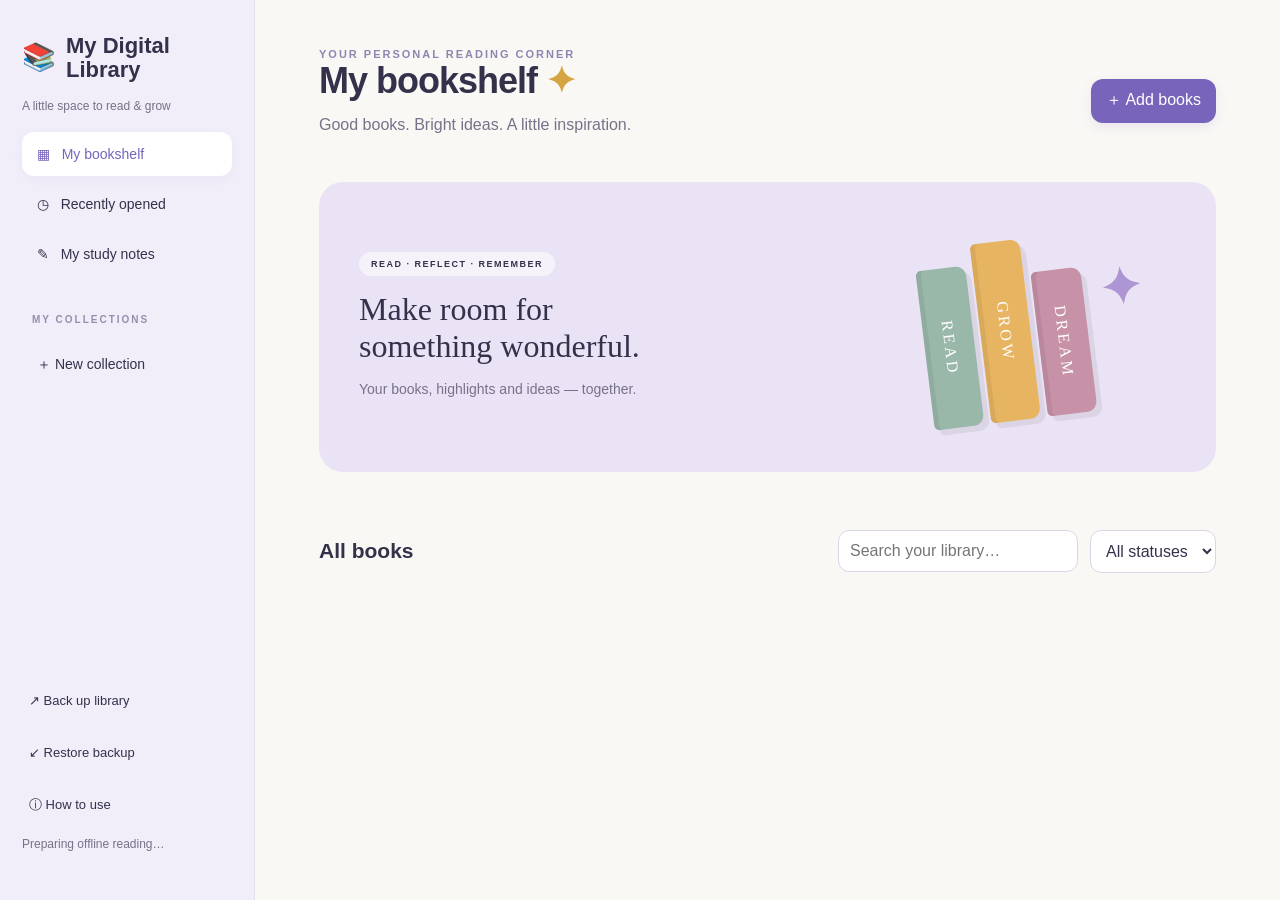
==== index.html @ 8a785b0a "Add files via upload" ====
<!doctype html><html lang="en"><head><meta charset="utf-8"><meta name="viewport" content="width=device-width,initial-scale=1,viewport-fit=cover"><meta name="theme-color" content="#7563bd"><meta name="apple-mobile-web-app-capable" content="yes"><title>My Digital Library</title><link rel="manifest" href="manifest.json"><link rel="apple-touch-icon" href="icon.png"><link rel="stylesheet" href="style.css"></head><body>
<div id="library"><aside><div class="brand">📚 <span>My Digital<br>Library</span></div><p class="small">A little space to read & grow</p><button class="nav active" id="all">▦ &nbsp; My bookshelf</button><button class="nav" id="recent">◷ &nbsp; Recently opened</button><button class="nav" id="study">✎ &nbsp; My study notes</button><h4>MY COLLECTIONS</h4><div id="collections"></div><button class="nav" id="newCollection">＋ New collection</button><div class="asidebottom"><button id="backup">↗ Back up library</button><button id="restore">↙ Restore backup</button><button id="help">ⓘ How to use</button><p id="offline" class="small">Preparing offline reading…</p></div></aside>
<main><header><div><div class="eyebrow">YOUR PERSONAL READING CORNER</div><h1>My bookshelf <span>✦</span></h1><p>Good books. Bright ideas. A little inspiration.</p></div><button class="primary" id="import">＋ Add books</button></header><section class="welcome"><div><span class="pill">READ · REFLECT · REMEMBER</span><h2>Make room for<br>something wonderful.</h2><p>Your books, highlights and ideas — together.</p></div><div class="bookart" aria-hidden="true"><i>READ</i><i>GROW</i><i>DREAM</i><b>✦</b></div></section><div class="stats" id="stats"></div><div class="shelfhead"><h2 id="viewTitle">All books</h2><input id="search" placeholder="Search your library…" aria-label="Search library"><select id="statusFilter" aria-label="Reading status"><option value="">All statuses</option><option>To read</option><option>Reading</option><option>Finished</option></select></div><div id="books" class="grid"></div><p class="storage" id="storage"></p></main></div>
<section id="reader" hidden><div class="readerhead"><button id="closeReader">← Bookshelf</button><strong id="bookTitle"></strong><span id="saveState">Saved on this device</span><button id="readerNotes">Notes & bookmarks</button></div><div class="toolbar"><button data-tool="select" class="selected">Select / scroll</button><button id="textHighlight">Highlight text</button><button data-tool="pen">✎ Pen</button><button data-tool="marker">▰ Highlighter</button><button data-tool="eraser">Eraser</button><select id="color" aria-label="Annotation colour"><option value="#ffe16a">Yellow</option><option value="#f399bc">Pink</option><option value="#89d4ae">Green</option><option value="#86bbf4">Blue</option><option value="#b69aea">Purple</option><option value="#333047">Ink</option></select><button id="undo">↶ Undo</button><button id="redo">↷ Redo</button><button id="addNote">＋ Note</button><button id="bookmark">☆ Bookmark</button><button id="exportPDF">Export PDF</button><button id="exportNotes">Export notes</button></div><div class="readercontrols"><button id="prev">← Previous</button><label><span id="unit">Page</span> <input id="pageNumber" type="number" min="1" value="1"> / <span id="total">1</span></label><button id="next">Next →</button><select id="zoom" aria-label="Zoom"><option value="1">Fit width</option><option value="1.25">125%</option><option value="1.5">150%</option><option value="2">200%</option></select><select id="fontSize" aria-label="EPUB font size"><option value="20">Text 20</option><option value="24">Text 24</option><option value="28">Text 28</option></select><select id="theme" aria-label="Reading theme"><option value="light">Light</option><option value="sepia">Sepia</option><option value="dark">Dark</option></select><input id="findText" placeholder="Search in book…" aria-label="Search in book"><button id="find">Find</button></div><div id="formatNotice"></div><div id="readingArea"><div id="page"><canvas id="pdfCanvas"></canvas><div id="content"></div><div id="textLayer" class="textLayer"></div><canvas id="ink"></canvas><div id="highlightLayer"></div></div></div></section>
<dialog id="modal"><button id="modalClose" class="modalclose" aria-label="Close">×</button><div id="modalBody"></div></dialog><div id="toast" role="status"></div><input id="fileInput" type="file" multiple accept=".pdf,.epub,.pptx,.ppt" hidden><input id="restoreInput" type="file" accept=".zip" hidden><script src="vendor/jszip.min.js"></script><script src="vendor/pdf-lib.min.js"></script><script type="module" src="app.mjs"></script></body></html>
---- style.css ----
*{box-sizing:border-box}body{margin:0;background:#faf8f5;color:#34314b;font-family:ui-rounded,-apple-system,BlinkMacSystemFont,'Segoe UI',sans-serif}button,input,select,textarea{font:inherit}button{cursor:pointer;border:1px solid #e7e1ee;background:#fff;color:inherit;border-radius:12px;padding:11px 15px;min-height:44px}button:hover{background:#f0eafb}button:disabled{opacity:.45;cursor:default}input,select,textarea{padding:11px;border:1px solid #ddd5e7;border-radius:11px;background:#fff;color:#34314b}h1,h2,h3,p{margin-top:0}h1{font-size:36px;letter-spacing:-1px;margin-bottom:10px}h1 span{color:#d6a543}h2{font-size:25px}p{line-height:1.6;color:#787188}.small{font-size:12px}.eyebrow{font-size:11px;letter-spacing:2px;color:#9284b1;font-weight:700}#library{display:flex;min-height:100vh}aside{width:255px;background:#f1edf9;border-right:1px solid #e4deed;padding:34px 22px;display:flex;flex-direction:column;flex-shrink:0}.brand{display:flex;gap:10px;align-items:center;font-size:27px;line-height:1.1;font-weight:750;margin-bottom:15px}.brand span{font-size:22px}aside h4{font-size:10px;letter-spacing:2px;margin:35px 10px 15px;color:#9a8cad}.nav{width:100%;border:0;background:transparent;text-align:left;margin:3px 0;font-size:14px}.nav.active{background:#fff;color:#7563bd;box-shadow:0 3px 12px #7363940c}.asidebottom{margin-top:auto;padding-top:45px;display:grid;gap:8px}.asidebottom button{background:transparent;text-align:left;font-size:13px;border:0;padding:7px}main{max-width:1350px;padding:48px 5%;width:100%}header{display:flex;align-items:center;justify-content:space-between;gap:20px;margin-bottom:28px}.primary{background:#7864bb;color:white;border:0;box-shadow:0 4px 12px #7563bd20}.primary:hover{background:#6652a7}.welcome{display:flex;align-items:center;justify-content:space-between;background:#eae3f5;border-radius:24px;padding:35px 40px;overflow:hidden}.welcome h2{font:32px/1.18 Georgia,serif;margin:20px 0 12px}.pill{background:#fff8;border-radius:20px;padding:7px 12px;font-size:9px;letter-spacing:1.5px;font-weight:700}.welcome p{font-size:14px;margin:0}.bookart{display:flex;gap:7px;align-items:flex-end;transform:rotate(-7deg);padding:20px}.bookart i{display:flex;align-items:center;justify-content:center;writing-mode:vertical-rl;width:50px;height:160px;background:#99b8a9;border-radius:5px 10px 10px 5px;box-shadow:inset 5px 0 #0001,5px 6px #0001;font:16px Georgia;color:#fff;letter-spacing:3px}.bookart i:nth-child(2){height:180px;background:#e7b562}.bookart i:nth-child(3){height:145px;background:#c792a7}.bookart b{color:#ad96d3;font-size:50px;margin:0 10px 90px}.stats{display:flex;gap:15px;margin:23px 0 35px}.stat{flex:1;border-radius:16px;padding:18px;background:#f0eaf9;font-size:12px;color:#80768d}.stat:nth-child(2){background:#eaf2eb}.stat:nth-child(3){background:#fff1d9}.stat strong{font-size:25px;color:#48405f;display:block;margin-bottom:3px}.shelfhead{display:flex;align-items:center;gap:12px;flex-wrap:wrap;margin-bottom:20px}.shelfhead h2{margin:0 auto 0 0;font-size:21px}.shelfhead input{width:240px}.grid{display:grid;grid-template-columns:repeat(auto-fill,minmax(175px,1fr));gap:25px}.book{min-width:0}.cover{width:100%;height:225px;border-radius:7px 14px 14px 7px;padding:25px 22px;display:flex;flex-direction:column;align-items:flex-start;justify-content:space-between;color:#fff;text-align:left;border:0;box-shadow:inset 7px 0 #0001,0 7px 14px #34314b12;position:relative;overflow:hidden}.cover:after{content:'✦';position:absolute;bottom:-12px;right:0;font-size:115px;color:#fff2}.cover:hover{filter:brightness(1.05)}.cover strong{font:23px/1.2 Georgia,serif;overflow-wrap:anywhere;z-index:1;display:-webkit-box;-webkit-line-clamp:5;-webkit-box-orient:vertical;overflow:hidden}.cover span{font-size:10px;letter-spacing:2px;z-index:1}.book h3{font-size:14px;margin:15px 0 7px;white-space:nowrap;text-overflow:ellipsis;overflow:hidden}.book p{font-size:11px;margin:0 0 8px}.bookfooter{display:flex;justify-content:space-between;align-items:center}.bookfooter button{padding:4px 10px;min-height:30px}.badge{font-size:10px;padding:5px 8px;background:#eee7f7;border-radius:7px}.empty{grid-column:1/-1;text-align:center;border:2px dashed #dfd5eb;border-radius:22px;padding:40px 20px}.empty .big{font-size:40px}.empty h3{margin:15px 0 5px}.storage{font-size:11px;margin-top:35px}.readerhead,.toolbar,.readercontrols{display:flex;align-items:center;gap:8px;flex-wrap:wrap;padding:12px 20px;border-bottom:1px solid #e6dfee;background:#fff}.readerhead strong{flex:1}.readerhead span{font-size:11px;color:#66856c}.toolbar{background:#f1edf9}.toolbar button{font-size:12px;padding:7px 11px}.selected{background:#7563bd!important;color:#fff!important}.readercontrols{font-size:12px}.readercontrols input[type=number]{width:65px}#readingArea{overflow:auto;height:calc(100vh - 195px);padding:25px;background:#e8e3eb}#page{position:relative;margin:auto;background:white;box-shadow:0 6px 25px #0001}#pdfCanvas{display:block}#content{padding:40px;line-height:1.8;font:20px/1.8 Georgia,serif;overflow-wrap:anywhere}#content img{max-width:100%;height:auto}#ink,#highlightLayer,.textLayer{position:absolute;inset:0}#ink{z-index:3;touch-action:none;pointer-events:none}#highlightLayer{pointer-events:none;z-index:2}.textLayer{z-index:1;overflow:hidden;line-height:1;text-align:initial;transform-origin:0 0;--scale-factor:1}.textLayer span,.textLayer br{color:transparent;position:absolute;white-space:pre;cursor:text;transform-origin:0% 0%;user-select:text;-webkit-user-select:text}.textLayer ::selection{background:#86bbf488}.highlight{position:absolute;opacity:.4}#formatNotice{font-size:12px;color:#806949;text-align:center;background:#fff2d7;padding:8px}#formatNotice:empty{display:none}dialog{border:0;border-radius:23px;box-shadow:0 20px 80px #30244840;padding:32px;max-width:620px;width:calc(100% - 30px);max-height:85vh}dialog::backdrop{background:#34314b66}.modalclose{float:right;margin:-15px -15px 0 10px;font-size:20px}#modalBody h2{font-size:24px;margin-bottom:20px}#modalBody label{display:block;margin:15px 0 5px}#modalBody input,#modalBody textarea,#modalBody select{width:100%}.actions{display:flex;gap:10px;margin-top:20px;flex-wrap:wrap}.note{padding:16px;border-radius:12px;background:#faf7ee;margin:12px 0;white-space:pre-wrap;overflow-wrap:anywhere}.note button{font-size:12px;padding:5px 8px;margin-top:10px}.note small{display:block;color:#877c98}.note blockquote{border-left:3px solid #d7bc7b;margin:10px 0;padding-left:12px}#toast{position:fixed;bottom:25px;left:50%;transform:translateX(-50%);padding:13px 20px;background:#34314b;color:white;border-radius:13px;z-index:20;display:none;max-width:90vw}.sepia #page{background:#fbf0dc}.dark #page{background:#262336;color:#eee}.pptSlide{position:relative;width:100%;overflow:hidden;background:#fff;color:#34314b}.pptShape{position:absolute;overflow:hidden;line-height:1.25}.pptShape p{margin:0;color:inherit;line-height:inherit}.pptShape img{width:100%;height:100%;object-fit:contain}@media(max-width:900px){aside{width:200px;padding:25px 12px}main{padding:30px 25px}.welcome{padding:25px}.bookart{padding:0}.bookart i{width:35px}.bookart b{display:none}.cover{height:205px}.grid{gap:20px}}@media(max-width:650px){#library{display:block}aside{width:100%;padding:15px;display:block}.brand{font-size:22px;margin:0}.brand span{font-size:19px}.brand br{display:none}aside>.small,aside h4{display:none}aside .nav{width:auto;display:inline-block;font-size:12px}#collections{display:inline}.asidebottom{display:flex;padding:10px 0 0;flex-wrap:wrap}.asidebottom p{margin:8px}main{padding:25px 20px}h1{font-size:28px}header{align-items:flex-start}.welcome h2{font-size:27px}.welcome{padding:25px}.bookart i{height:100px!important;width:26px;font-size:11px}.stats{gap:8px}.stat{padding:14px 10px}.shelfhead input{width:100%}.grid{grid-template-columns:repeat(2,minmax(0,1fr));gap:20px 15px}.cover{height:205px;padding:20px 15px}.cover strong{font-size:20px}.readerhead{padding:10px}.readerhead strong{font-size:13px}.readerhead span{display:none}.readercontrols{padding:8px}#readingArea{height:calc(100vh - 270px);padding:12px}#content{padding:25px}}
[hidden]{display:none!important}
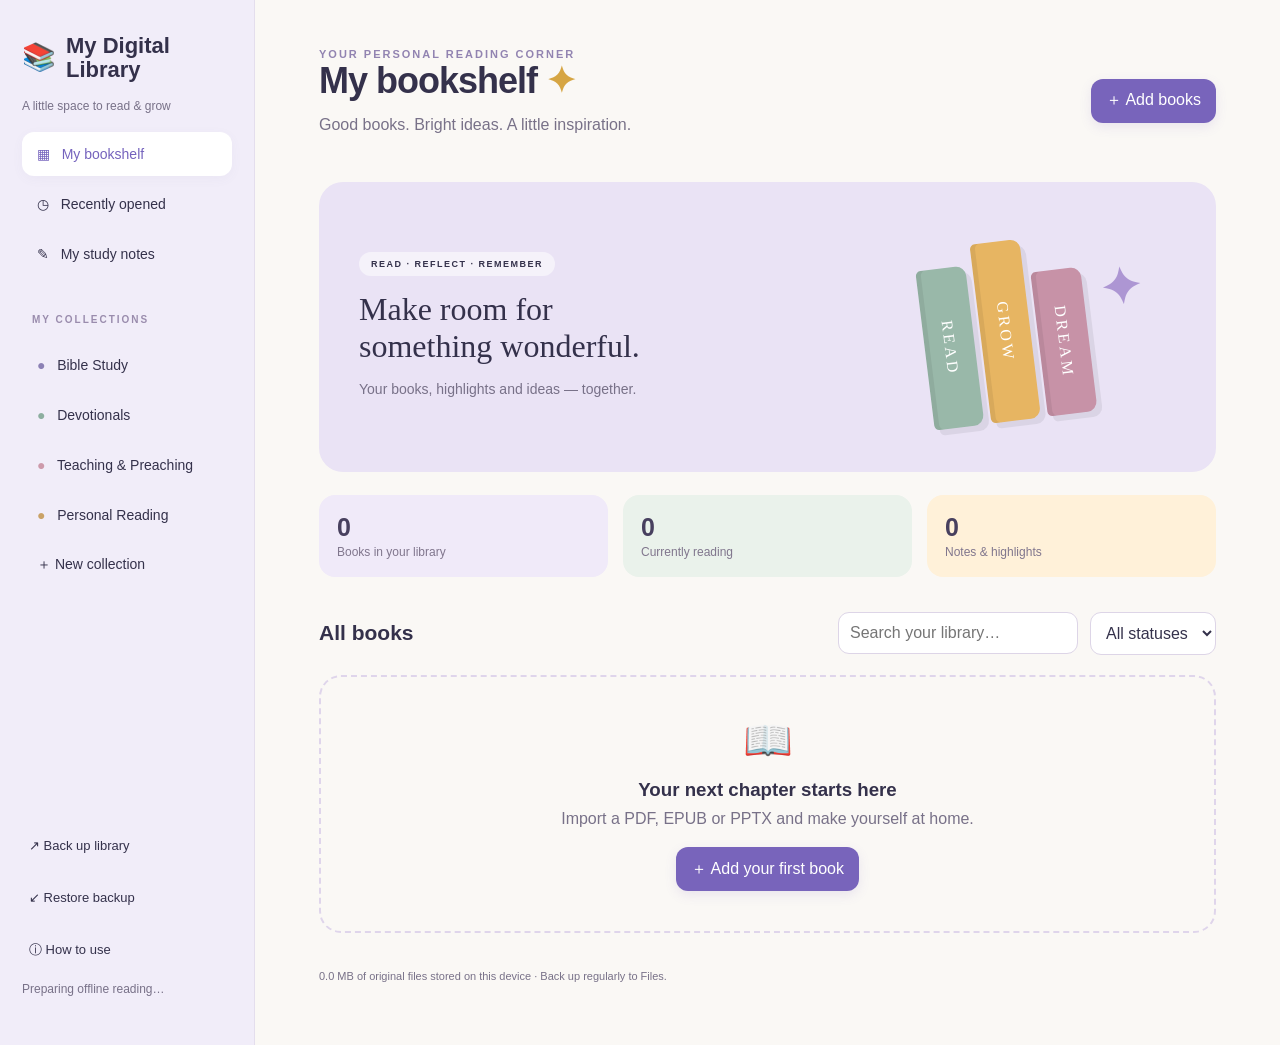
==== commit f046a9ba: "Add files via upload" ====
--- a/index.html
+++ b/index.html
@@ -1,5 +1,5 @@
 <!doctype html><html lang="en"><head><meta charset="utf-8"><meta name="viewport" content="width=device-width,initial-scale=1,viewport-fit=cover"><meta name="theme-color" content="#7563bd"><meta name="apple-mobile-web-app-capable" content="yes"><title>My Digital Library</title><link rel="manifest" href="manifest.json"><link rel="apple-touch-icon" href="icon.png"><link rel="stylesheet" href="style.css"></head><body>
 <div id="library"><aside><div class="brand">📚 <span>My Digital<br>Library</span></div><p class="small">A little space to read & grow</p><button class="nav active" id="all">▦ &nbsp; My bookshelf</button><button class="nav" id="recent">◷ &nbsp; Recently opened</button><button class="nav" id="study">✎ &nbsp; My study notes</button><h4>MY COLLECTIONS</h4><div id="collections"></div><button class="nav" id="newCollection">＋ New collection</button><div class="asidebottom"><button id="backup">↗ Back up library</button><button id="restore">↙ Restore backup</button><button id="help">ⓘ How to use</button><p id="offline" class="small">Preparing offline reading…</p></div></aside>
 <main><header><div><div class="eyebrow">YOUR PERSONAL READING CORNER</div><h1>My bookshelf <span>✦</span></h1><p>Good books. Bright ideas. A little inspiration.</p></div><button class="primary" id="import">＋ Add books</button></header><section class="welcome"><div><span class="pill">READ · REFLECT · REMEMBER</span><h2>Make room for<br>something wonderful.</h2><p>Your books, highlights and ideas — together.</p></div><div class="bookart" aria-hidden="true"><i>READ</i><i>GROW</i><i>DREAM</i><b>✦</b></div></section><div class="stats" id="stats"></div><div class="shelfhead"><h2 id="viewTitle">All books</h2><input id="search" placeholder="Search your library…" aria-label="Search library"><select id="statusFilter" aria-label="Reading status"><option value="">All statuses</option><option>To read</option><option>Reading</option><option>Finished</option></select></div><div id="books" class="grid"></div><p class="storage" id="storage"></p></main></div>
-<section id="reader" hidden><div class="readerhead"><button id="closeReader">← Bookshelf</button><strong id="bookTitle"></strong><span id="saveState">Saved on this device</span><button id="readerNotes">Notes & bookmarks</button></div><div class="toolbar"><button data-tool="select" class="selected">Select / scroll</button><button id="textHighlight">Highlight text</button><button data-tool="pen">✎ Pen</button><button data-tool="marker">▰ Highlighter</button><button data-tool="eraser">Eraser</button><select id="color" aria-label="Annotation colour"><option value="#ffe16a">Yellow</option><option value="#f399bc">Pink</option><option value="#89d4ae">Green</option><option value="#86bbf4">Blue</option><option value="#b69aea">Purple</option><option value="#333047">Ink</option></select><button id="undo">↶ Undo</button><button id="redo">↷ Redo</button><button id="addNote">＋ Note</button><button id="bookmark">☆ Bookmark</button><button id="exportPDF">Export PDF</button><button id="exportNotes">Export notes</button></div><div class="readercontrols"><button id="prev">← Previous</button><label><span id="unit">Page</span> <input id="pageNumber" type="number" min="1" value="1"> / <span id="total">1</span></label><button id="next">Next →</button><select id="zoom" aria-label="Zoom"><option value="1">Fit width</option><option value="1.25">125%</option><option value="1.5">150%</option><option value="2">200%</option></select><select id="fontSize" aria-label="EPUB font size"><option value="20">Text 20</option><option value="24">Text 24</option><option value="28">Text 28</option></select><select id="theme" aria-label="Reading theme"><option value="light">Light</option><option value="sepia">Sepia</option><option value="dark">Dark</option></select><input id="findText" placeholder="Search in book…" aria-label="Search in book"><button id="find">Find</button></div><div id="formatNotice"></div><div id="readingArea"><div id="page"><canvas id="pdfCanvas"></canvas><div id="content"></div><div id="textLayer" class="textLayer"></div><canvas id="ink"></canvas><div id="highlightLayer"></div></div></div></section>
-<dialog id="modal"><button id="modalClose" class="modalclose" aria-label="Close">×</button><div id="modalBody"></div></dialog><div id="toast" role="status"></div><input id="fileInput" type="file" multiple accept=".pdf,.epub,.pptx,.ppt" hidden><input id="restoreInput" type="file" accept=".zip" hidden><script src="vendor/jszip.min.js"></script><script src="vendor/pdf-lib.min.js"></script><script type="module" src="app.mjs"></script></body></html>
+<section id="reader" hidden><div class="readerhead"><button id="closeReader">← Bookshelf</button><strong id="bookTitle"></strong><span id="saveState">Saved on this device</span><button id="readerNotes">📝 Notes</button><details id="readerMore"><summary>••• More</summary><div id="readerMorePanel"></div></details></div><div class="toolbar"><button data-tool="select" class="selected">☝ Scroll</button><button id="textHighlight">🌈 Text highlight</button><button data-tool="pen">✏️ Pen</button><button data-tool="marker">🖍 Mark</button><button data-tool="eraser">◻ Erase</button><select id="color" aria-label="Annotation colour"><option value="#ffe16a">Yellow</option><option value="#f399bc">Pink</option><option value="#89d4ae">Green</option><option value="#86bbf4">Blue</option><option value="#b69aea">Purple</option><option value="#333047">Ink</option></select><button id="undo">↶ Undo</button><button id="redo">↷ Redo</button><button id="addNote">＋ Note</button><button id="bookmark">☆ Bookmark</button><button id="exportPDF">Export PDF</button><button id="exportNotes">Export notes</button></div><div class="readercontrols"><button id="prev">← Previous</button><label><span id="unit">Page</span> <input id="pageNumber" type="number" min="1" value="1"> / <span id="total">1</span></label><button id="next">Next →</button><select id="zoom" aria-label="Zoom"><option value="1">Fit width</option><option value="1.25">125%</option><option value="1.5">150%</option><option value="2">200%</option></select><select id="fontSize" aria-label="EPUB font size"><option value="20">Text 20</option><option value="24">Text 24</option><option value="28">Text 28</option></select><select id="theme" aria-label="Reading theme"><option value="light">Light</option><option value="sepia">Sepia</option><option value="dark">Dark</option></select><input id="findText" placeholder="Search in book…" aria-label="Search in book"><button id="find">Find</button></div><div id="formatNotice"></div><div id="readingArea"><div id="page"><canvas id="pdfCanvas"></canvas><div id="content"></div><div id="textLayer" class="textLayer"></div><canvas id="ink"></canvas><div id="highlightLayer"></div></div></div></section>
+<dialog id="modal"><button id="modalClose" class="modalclose" aria-label="Close">×</button><div id="modalBody"></div></dialog><div id="toast" role="status"></div><input id="fileInput" type="file" multiple accept=".pdf,.epub,.pptx,.ppt" hidden><input id="restoreInput" type="file" accept=".zip" hidden><script src="jszip.min.js"></script><script src="pdf-lib.min.js"></script><script type="module" src="app.mjs"></script></body></html>
--- a/style.css
+++ b/style.css
@@ -1,2 +1,6 @@
 *{box-sizing:border-box}body{margin:0;background:#faf8f5;color:#34314b;font-family:ui-rounded,-apple-system,BlinkMacSystemFont,'Segoe UI',sans-serif}button,input,select,textarea{font:inherit}button{cursor:pointer;border:1px solid #e7e1ee;background:#fff;color:inherit;border-radius:12px;padding:11px 15px;min-height:44px}button:hover{background:#f0eafb}button:disabled{opacity:.45;cursor:default}input,select,textarea{padding:11px;border:1px solid #ddd5e7;border-radius:11px;background:#fff;color:#34314b}h1,h2,h3,p{margin-top:0}h1{font-size:36px;letter-spacing:-1px;margin-bottom:10px}h1 span{color:#d6a543}h2{font-size:25px}p{line-height:1.6;color:#787188}.small{font-size:12px}.eyebrow{font-size:11px;letter-spacing:2px;color:#9284b1;font-weight:700}#library{display:flex;min-height:100vh}aside{width:255px;background:#f1edf9;border-right:1px solid #e4deed;padding:34px 22px;display:flex;flex-direction:column;flex-shrink:0}.brand{display:flex;gap:10px;align-items:center;font-size:27px;line-height:1.1;font-weight:750;margin-bottom:15px}.brand span{font-size:22px}aside h4{font-size:10px;letter-spacing:2px;margin:35px 10px 15px;color:#9a8cad}.nav{width:100%;border:0;background:transparent;text-align:left;margin:3px 0;font-size:14px}.nav.active{background:#fff;color:#7563bd;box-shadow:0 3px 12px #7363940c}.asidebottom{margin-top:auto;padding-top:45px;display:grid;gap:8px}.asidebottom button{background:transparent;text-align:left;font-size:13px;border:0;padding:7px}main{max-width:1350px;padding:48px 5%;width:100%}header{display:flex;align-items:center;justify-content:space-between;gap:20px;margin-bottom:28px}.primary{background:#7864bb;color:white;border:0;box-shadow:0 4px 12px #7563bd20}.primary:hover{background:#6652a7}.welcome{display:flex;align-items:center;justify-content:space-between;background:#eae3f5;border-radius:24px;padding:35px 40px;overflow:hidden}.welcome h2{font:32px/1.18 Georgia,serif;margin:20px 0 12px}.pill{background:#fff8;border-radius:20px;padding:7px 12px;font-size:9px;letter-spacing:1.5px;font-weight:700}.welcome p{font-size:14px;margin:0}.bookart{display:flex;gap:7px;align-items:flex-end;transform:rotate(-7deg);padding:20px}.bookart i{display:flex;align-items:center;justify-content:center;writing-mode:vertical-rl;width:50px;height:160px;background:#99b8a9;border-radius:5px 10px 10px 5px;box-shadow:inset 5px 0 #0001,5px 6px #0001;font:16px Georgia;color:#fff;letter-spacing:3px}.bookart i:nth-child(2){height:180px;background:#e7b562}.bookart i:nth-child(3){height:145px;background:#c792a7}.bookart b{color:#ad96d3;font-size:50px;margin:0 10px 90px}.stats{display:flex;gap:15px;margin:23px 0 35px}.stat{flex:1;border-radius:16px;padding:18px;background:#f0eaf9;font-size:12px;color:#80768d}.stat:nth-child(2){background:#eaf2eb}.stat:nth-child(3){background:#fff1d9}.stat strong{font-size:25px;color:#48405f;display:block;margin-bottom:3px}.shelfhead{display:flex;align-items:center;gap:12px;flex-wrap:wrap;margin-bottom:20px}.shelfhead h2{margin:0 auto 0 0;font-size:21px}.shelfhead input{width:240px}.grid{display:grid;grid-template-columns:repeat(auto-fill,minmax(175px,1fr));gap:25px}.book{min-width:0}.cover{width:100%;height:225px;border-radius:7px 14px 14px 7px;padding:25px 22px;display:flex;flex-direction:column;align-items:flex-start;justify-content:space-between;color:#fff;text-align:left;border:0;box-shadow:inset 7px 0 #0001,0 7px 14px #34314b12;position:relative;overflow:hidden}.cover:after{content:'✦';position:absolute;bottom:-12px;right:0;font-size:115px;color:#fff2}.cover:hover{filter:brightness(1.05)}.cover strong{font:23px/1.2 Georgia,serif;overflow-wrap:anywhere;z-index:1;display:-webkit-box;-webkit-line-clamp:5;-webkit-box-orient:vertical;overflow:hidden}.cover span{font-size:10px;letter-spacing:2px;z-index:1}.book h3{font-size:14px;margin:15px 0 7px;white-space:nowrap;text-overflow:ellipsis;overflow:hidden}.book p{font-size:11px;margin:0 0 8px}.bookfooter{display:flex;justify-content:space-between;align-items:center}.bookfooter button{padding:4px 10px;min-height:30px}.badge{font-size:10px;padding:5px 8px;background:#eee7f7;border-radius:7px}.empty{grid-column:1/-1;text-align:center;border:2px dashed #dfd5eb;border-radius:22px;padding:40px 20px}.empty .big{font-size:40px}.empty h3{margin:15px 0 5px}.storage{font-size:11px;margin-top:35px}.readerhead,.toolbar,.readercontrols{display:flex;align-items:center;gap:8px;flex-wrap:wrap;padding:12px 20px;border-bottom:1px solid #e6dfee;background:#fff}.readerhead strong{flex:1}.readerhead span{font-size:11px;color:#66856c}.toolbar{background:#f1edf9}.toolbar button{font-size:12px;padding:7px 11px}.selected{background:#7563bd!important;color:#fff!important}.readercontrols{font-size:12px}.readercontrols input[type=number]{width:65px}#readingArea{overflow:auto;height:calc(100vh - 195px);padding:25px;background:#e8e3eb}#page{position:relative;margin:auto;background:white;box-shadow:0 6px 25px #0001}#pdfCanvas{display:block}#content{padding:40px;line-height:1.8;font:20px/1.8 Georgia,serif;overflow-wrap:anywhere}#content img{max-width:100%;height:auto}#ink,#highlightLayer,.textLayer{position:absolute;inset:0}#ink{z-index:3;touch-action:none;pointer-events:none}#highlightLayer{pointer-events:none;z-index:2}.textLayer{z-index:1;overflow:hidden;line-height:1;text-align:initial;transform-origin:0 0;--scale-factor:1}.textLayer span,.textLayer br{color:transparent;position:absolute;white-space:pre;cursor:text;transform-origin:0% 0%;user-select:text;-webkit-user-select:text}.textLayer ::selection{background:#86bbf488}.highlight{position:absolute;opacity:.4}#formatNotice{font-size:12px;color:#806949;text-align:center;background:#fff2d7;padding:8px}#formatNotice:empty{display:none}dialog{border:0;border-radius:23px;box-shadow:0 20px 80px #30244840;padding:32px;max-width:620px;width:calc(100% - 30px);max-height:85vh}dialog::backdrop{background:#34314b66}.modalclose{float:right;margin:-15px -15px 0 10px;font-size:20px}#modalBody h2{font-size:24px;margin-bottom:20px}#modalBody label{display:block;margin:15px 0 5px}#modalBody input,#modalBody textarea,#modalBody select{width:100%}.actions{display:flex;gap:10px;margin-top:20px;flex-wrap:wrap}.note{padding:16px;border-radius:12px;background:#faf7ee;margin:12px 0;white-space:pre-wrap;overflow-wrap:anywhere}.note button{font-size:12px;padding:5px 8px;margin-top:10px}.note small{display:block;color:#877c98}.note blockquote{border-left:3px solid #d7bc7b;margin:10px 0;padding-left:12px}#toast{position:fixed;bottom:25px;left:50%;transform:translateX(-50%);padding:13px 20px;background:#34314b;color:white;border-radius:13px;z-index:20;display:none;max-width:90vw}.sepia #page{background:#fbf0dc}.dark #page{background:#262336;color:#eee}.pptSlide{position:relative;width:100%;overflow:hidden;background:#fff;color:#34314b}.pptShape{position:absolute;overflow:hidden;line-height:1.25}.pptShape p{margin:0;color:inherit;line-height:inherit}.pptShape img{width:100%;height:100%;object-fit:contain}@media(max-width:900px){aside{width:200px;padding:25px 12px}main{padding:30px 25px}.welcome{padding:25px}.bookart{padding:0}.bookart i{width:35px}.bookart b{display:none}.cover{height:205px}.grid{gap:20px}}@media(max-width:650px){#library{display:block}aside{width:100%;padding:15px;display:block}.brand{font-size:22px;margin:0}.brand span{font-size:19px}.brand br{display:none}aside>.small,aside h4{display:none}aside .nav{width:auto;display:inline-block;font-size:12px}#collections{display:inline}.asidebottom{display:flex;padding:10px 0 0;flex-wrap:wrap}.asidebottom p{margin:8px}main{padding:25px 20px}h1{font-size:28px}header{align-items:flex-start}.welcome h2{font-size:27px}.welcome{padding:25px}.bookart i{height:100px!important;width:26px;font-size:11px}.stats{gap:8px}.stat{padding:14px 10px}.shelfhead input{width:100%}.grid{grid-template-columns:repeat(2,minmax(0,1fr));gap:20px 15px}.cover{height:205px;padding:20px 15px}.cover strong{font-size:20px}.readerhead{padding:10px}.readerhead strong{font-size:13px}.readerhead span{display:none}.readercontrols{padding:8px}#readingArea{height:calc(100vh - 270px);padding:12px}#content{padding:25px}}
 [hidden]{display:none!important}
+
+#reader:not([hidden]){height:100dvh;display:flex;flex-direction:column;overflow:hidden}#readingArea{height:auto;flex:1;min-height:0;position:relative;overscroll-behavior:contain;-webkit-overflow-scrolling:touch;background:#eeebf4}.readerhead{flex-wrap:nowrap;padding:10px 16px;background:linear-gradient(105deg,#f0e8fb,#e6f2f2);border:0;gap:12px}.readerhead strong{white-space:nowrap;overflow:hidden;text-overflow:ellipsis}.readerhead button{font-size:13px;padding:9px 12px;border:0;background:#ffffffbf}.readerhead #closeReader{color:#7154aa}.readerhead #readerNotes{background:#f9e5ee;color:#9c5576}.toolbar{flex-wrap:nowrap;overflow-x:auto;flex-shrink:0;padding:9px 16px;background:#fff;gap:7px;border-bottom:1px solid #e9e1f1}.toolbar>*{flex-shrink:0;white-space:nowrap}.toolbar button{border:0;background:#f0eaf8;color:#7755a3;border-radius:12px}.toolbar button[data-tool="pen"]{background:#e1f0ed;color:#377c6f}.toolbar button[data-tool="marker"],#textHighlight{background:#fff1c9;color:#8d711d}.toolbar button[data-tool="eraser"]{background:#fce4ed;color:#a76380}.toolbar #color{padding:7px;width:95px;min-height:44px;border:0;background:#edf0fa;font-size:12px}.readercontrols{background:#f7f4fb;flex-shrink:0;padding:7px 16px;gap:8px;border:0}.readercontrols button{padding:7px 11px;min-height:36px;border:0;background:#e7e0f4;color:#70529d}.readercontrols input,.readercontrols select{min-height:36px;padding:7px;background:#fff;border:0}.readercontrols label{margin-right:auto}.readercontrols #zoom{font-size:12px}#formatNotice{background:#f7f4fb;color:#9c8cae;font-size:10px;padding:4px 12px;flex-shrink:0}.pdfPage{position:relative;margin:0 auto 28px;background:#fff;box-shadow:0 4px 18px #56406718}.pdfPage.loading:before{content:'Loading page…';position:absolute;left:0;right:0;top:60px;text-align:center;color:#b5a6c8;font-size:13px}.pdfPage>canvas[data-layer="pdfCanvas"]{display:block}.pageInk,.pageHighlights{position:absolute;inset:0}.pageInk{z-index:3;pointer-events:none;touch-action:none}.pageHighlights{pointer-events:none;z-index:2}.pageTag{position:absolute;bottom:-21px;left:0;right:0;text-align:center;color:#ad9bbc;font-size:10px;pointer-events:none}.sepia .pdfPage{background:#fbf0dc}.dark .pdfPage{background:#262336}#readerMore{position:relative;flex-shrink:0}#readerMore summary{cursor:pointer;list-style:none;font-size:13px;padding:12px;background:#e5daf6;color:#70519c;border-radius:12px}#readerMorePanel{position:absolute;right:0;top:50px;z-index:10;width:275px;background:#fff;padding:16px;border-radius:18px;box-shadow:0 8px 35px #55406533;display:flex;flex-wrap:wrap;gap:10px}#readerMorePanel>*{max-width:100%}#readerMorePanel input{width:100%}#readerMorePanel button{background:#f0eaf9}#pdfStack{width:max-content;min-width:100%}@media(max-width:650px){.readerhead{gap:6px;padding:8px}.readerhead button{font-size:11px;padding:8px}.readerhead strong{font-size:12px}.toolbar{padding:7px 9px}.toolbar button{font-size:11px}.readercontrols{padding:6px 9px}.readercontrols label{font-size:11px}#readerMore summary{font-size:11px;padding:11px 8px}}
+
+.typeKeyboard{background:#e6f1ee;color:#397b6b;border:0;margin:8px 0 4px;font-size:13px}#modalBody input,#modalBody textarea{font-size:17px;touch-action:manipulation;-webkit-user-select:text;user-select:text}
